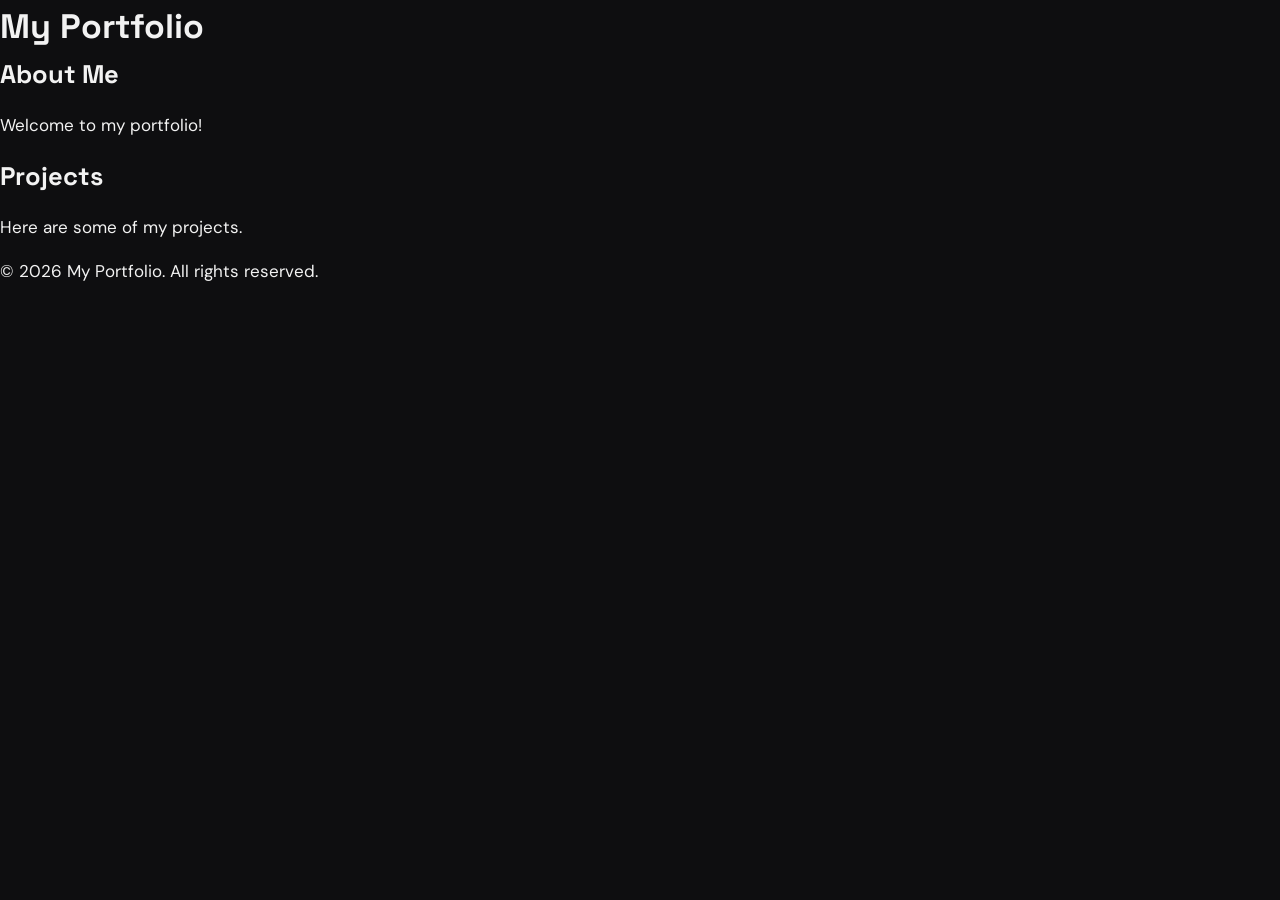
==== index.html @ 648bde34 "first commit" ====
<html>
  <head>
    <title>My Portfolio</title>
    <link rel='preconnect'
    href='https://fonts.googleapis.com'>
    <link rel='preconnect'
    href='https://fonts.gstatic.com' crossorigin>
    <link
    href='https://fonts.googleapis.com/css2?family=DM+Sans:wght@400;500&family=Space+Grotesk:wght@500;700&display=swap'
    rel='stylesheet'>
    <link rel="stylesheet" type="text/css" href="css/style.css">
  </head>
  <body>
    <header>
      <h1>My Portfolio</h1>
    </header>
    <main>
      <section id="about">
        <h2>About Me</h2>
        <p>Welcome to my portfolio!</p>
      </section>
      <section id="projects">
        <h2>Projects</h2>
        <p>Here are some of my projects.</p>
      </section>
    </main>
    <footer>
      <p>&copy; 2026 My Portfolio. All rights reserved.</p>
    </footer>
  </body>
</html>
---- css/style.css ----
/* css/style.css: inicio do arquivo */
:root {
  /* ...as cores de antes... */
  --fonte-titulo: 'Space Grotesk', sans-serif;  /* sans-serif é a fonte reserva */
  --fonte-texto: 'DM Sans', sans-serif;
  --margem: clamp(20px, 6vw, 96px);             /* margem lateral adaptável */
  --bg: #0E0E10;            /* fundo da página */
  --card: #17171A;          /* fundo dos cartões */
  --borda: #2A2A2E;         /* bordas suaves */
  --borda-forte: #3A3A40;   /* bordas de botões e etiquetas */
  --texto: #F2F2F2;         /* texto principal */
  --texto-2: #BDBDC2;       /* texto secundário */
  --texto-3: #8A8A90;       /* texto discreto */
  --destaque: #FF5A52;      /* vermelho de destaque */
  --botao: #D62828;         /* vermelho de botão e da faixa de contato */
}

/* Faz width e padding somarem dentro do tamanho do elemento (evita surpresas) */
*, *::before, *::after { box-sizing: border-box; }

html { scroll-behavior: smooth; }   /* rolagem suave ao clicar nas âncoras */

body {
  margin: 0;                         /* remove a margem padrão do navegador */
  background: var(--bg);
  color: var(--texto);
  font-family: var(--fonte-texto);
  font-size: 17px;
  line-height: 1.6;                  /* espaço entre linhas */
}

h1, h2, h3 { font-family: var(--fonte-titulo); margin: 0; }

a { color: inherit; text-decoration: none; }   /* link herda a cor do texto */
a:hover { color: var(--destaque); }

/* Contorno visível para quem navega pelo teclado (Tab) */
a:focus-visible, button:focus-visible {
  outline: 2px solid var(--destaque);
  outline-offset: 3px;
}

/* Seção padrão: espaçamento, linha de separação e título */
.secao {
  padding: clamp(48px, 7vw, 80px) var(--margem);
  border-top: 1px solid var(--borda);
}
.secao h2 { font-size: 32px; margin-bottom: 32px; }
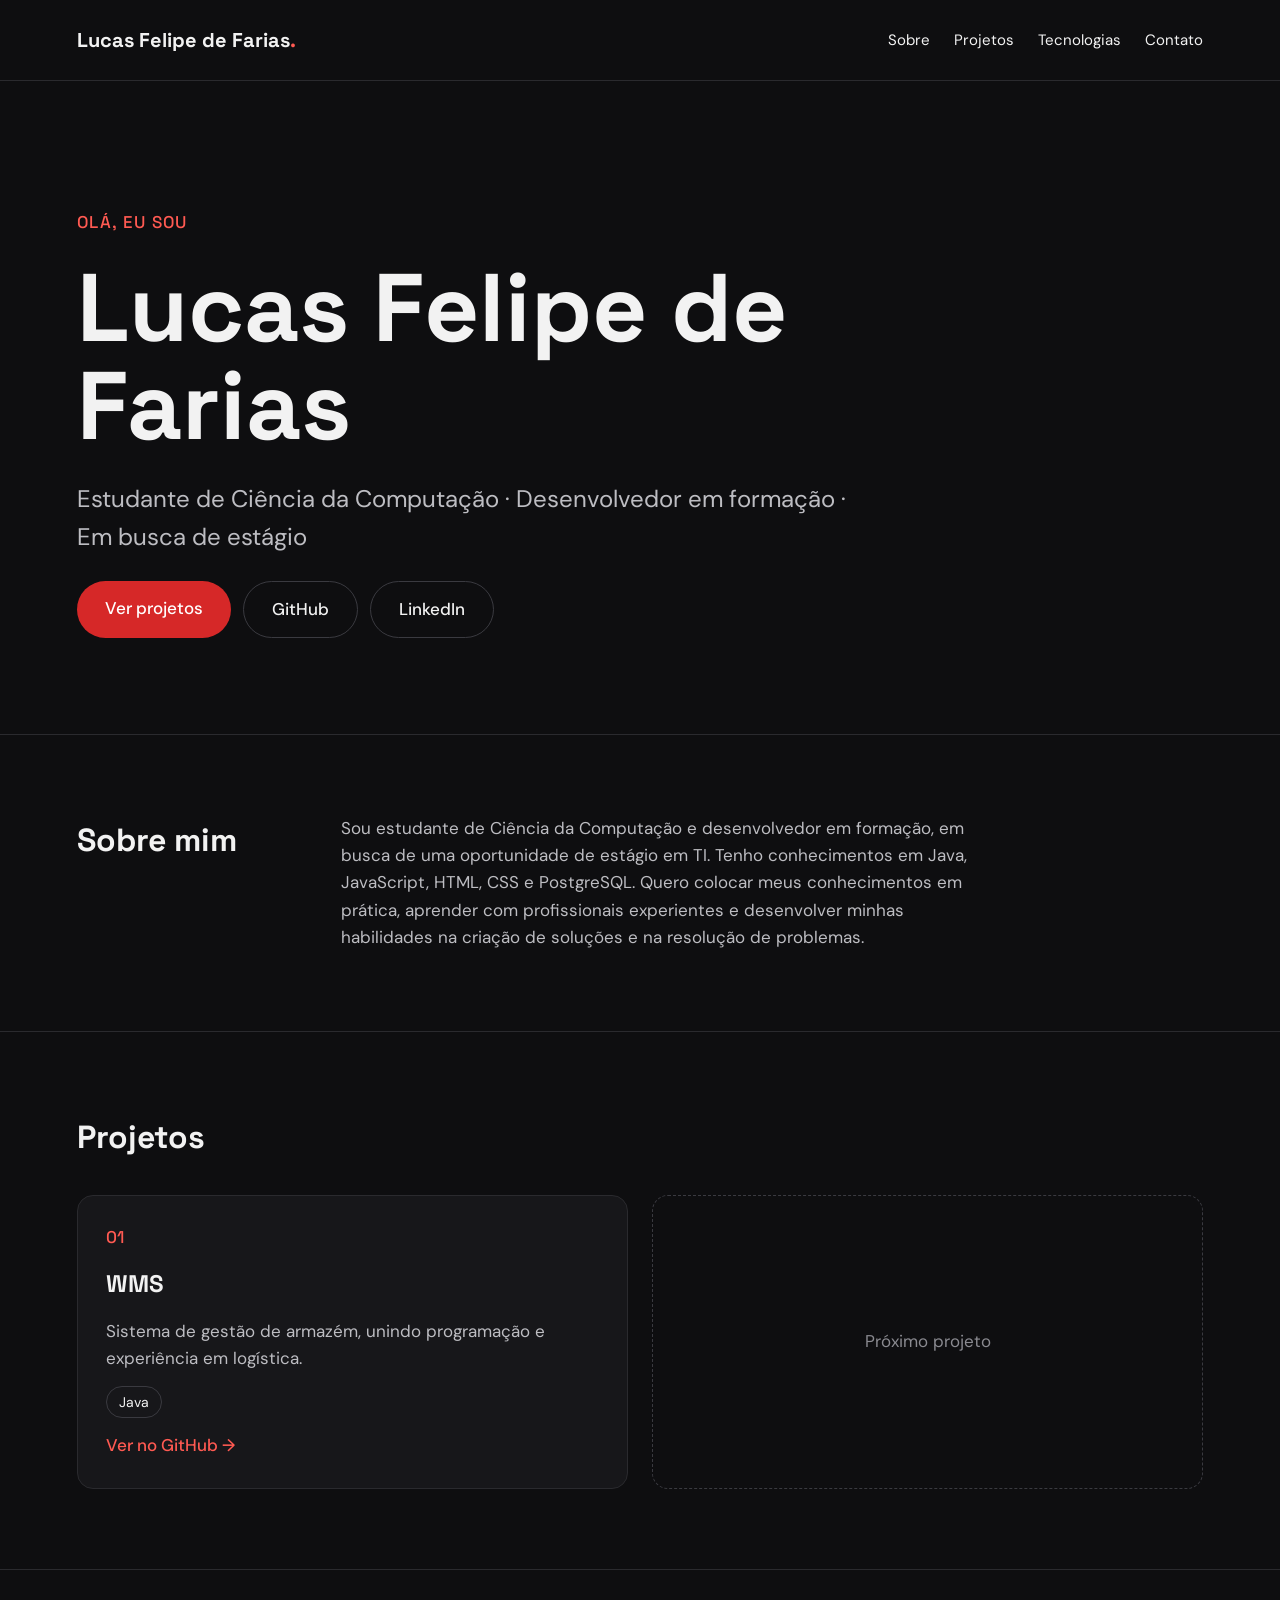
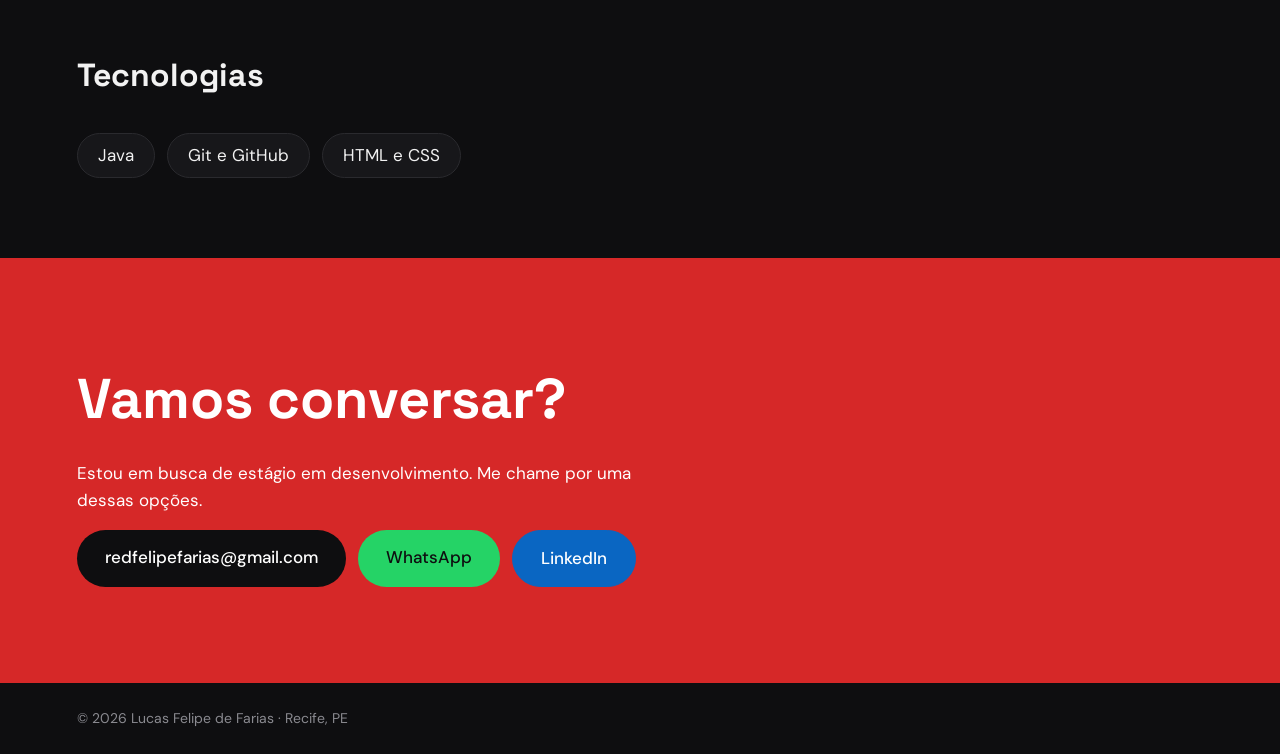
==== commit e3a64d6f: "primeira versão do portfólio" ====
--- a/index.html
+++ b/index.html
@@ -1,31 +1,99 @@
-<html>
-  <head>
-    <title>My Portfolio</title>
-    <link rel='preconnect'
-    href='https://fonts.googleapis.com'>
-    <link rel='preconnect'
-    href='https://fonts.gstatic.com' crossorigin>
-    <link
-    href='https://fonts.googleapis.com/css2?family=DM+Sans:wght@400;500&family=Space+Grotesk:wght@500;700&display=swap'
-    rel='stylesheet'>
-    <link rel="stylesheet" type="text/css" href="css/style.css">
-  </head>
-  <body>
-    <header>
-      <h1>My Portfolio</h1>
-    </header>
-    <main>
-      <section id="about">
-        <h2>About Me</h2>
-        <p>Welcome to my portfolio!</p>
-      </section>
-      <section id="projects">
-        <h2>Projects</h2>
-        <p>Here are some of my projects.</p>
-      </section>
-    </main>
-    <footer>
-      <p>&copy; 2026 My Portfolio. All rights reserved.</p>
-    </footer>
-  </body>
+<!DOCTYPE html>
+<html lang='pt-BR'>
+<head>
+  <meta charset='UTF-8'>
+  <meta name='viewport' content='width=device-width, initial-scale=1'>
+  <title>Lucas Felipe de Farias | Desenvolvedor em formação</title>
+  <meta name='description' content='Estudante de Ciência da Computação em busca de estágio em desenvolvimento. Veja meus projetos.'>
+
+  <meta property='og:type' content='website'>
+  <meta property='og:title' content='Lucas Felipe de Farias | Desenvolvedor em formação'>
+  <meta property='og:description' content='Veja meus projetos e entre em contato.'>
+
+  <link rel='icon' href='img/favicon.svg' type='image/svg+xml'>
+
+  <link rel='preconnect' href='https://fonts.googleapis.com'>
+  <link rel='preconnect' href='https://fonts.gstatic.com' crossorigin>
+  <link href='https://fonts.googleapis.com/css2?family=DM+Sans:wght@400;500&family=Space+Grotesk:wght@500;700&display=swap' rel='stylesheet'>
+
+  <link rel='stylesheet' href='css/style.css'>
+</head>
+<body>
+
+  <header class='topo'>
+    <a class='logo' href='#inicio'>Lucas Felipe de Farias<span>.</span></a>
+    <nav aria-label='Principal'>
+      <ul class='menu'>
+        <li><a href='#sobre'>Sobre</a></li>
+        <li><a href='#projetos'>Projetos</a></li>
+        <li><a href='#tecnologias'>Tecnologias</a></li>
+        <li><a href='#contato'>Contato</a></li>
+      </ul>
+    </nav>
+  </header>
+
+  <main>
+
+    <section class='hero' id='inicio'>
+      <p class='hero__saudacao'>Olá, eu sou</p>
+      <h1 class='hero__nome'>Lucas Felipe de Farias</h1>
+      <p class='hero__descricao'>Estudante de Ciência da Computação · Desenvolvedor em formação · Em busca de estágio</p>
+      <div class='botoes'>
+        <a class='botao botao--cheio' href='#projetos'>Ver projetos</a>
+        <a class='botao botao--contorno' href='https://github.com/redfelipefarias' target='_blank' rel='noopener noreferrer'>GitHub</a>
+        <a class='botao botao--contorno' href='https://www.linkedin.com/in/lucasfelipefarias' target='_blank' rel='noopener noreferrer'>LinkedIn</a>
+      </div>
+    </section>
+
+    <section class='secao sobre' id='sobre'>
+      <h2>Sobre mim</h2>
+      <p>Sou estudante de Ciência da Computação e desenvolvedor em formação, em busca de uma oportunidade de estágio em TI. Tenho conhecimentos em Java, JavaScript, HTML, CSS e PostgreSQL. Quero colocar meus conhecimentos em prática, aprender com profissionais experientes e desenvolver minhas habilidades na criação de soluções e na resolução de problemas.</p>
+    </section>
+
+    <section class='secao' id='projetos'>
+      <h2>Projetos</h2>
+      <div class='grade-projetos'>
+
+        <article class='cartao'>
+          <span class='cartao__numero'>01</span>
+          <h3>WMS</h3>
+          <p>Sistema de gestão de armazém, unindo programação e experiência em logística.</p>
+          <ul class='etiquetas'>
+            <li>Java</li>
+          </ul>
+          <a class='cartao__link' href='https://github.com/redfelipefarias/wms-red' target='_blank' rel='noopener noreferrer'>Ver no GitHub →</a>
+        </article>
+
+        <div class='cartao cartao--vazio'>Próximo projeto</div>
+
+      </div>
+    </section>
+
+    <section class='secao' id='tecnologias'>
+      <h2>Tecnologias</h2>
+      <ul class='etiquetas etiquetas--grandes'>
+        <li>Java</li>
+        <li>Git e GitHub</li>
+        <li>HTML e CSS</li>
+      </ul>
+    </section>
+
+    <section class='contato' id='contato'>
+      <h2>Vamos conversar?</h2>
+      <p>Estou em busca de estágio em desenvolvimento. Me chame por uma dessas opções.</p>
+      <div class='botoes'>
+        <a class='botao botao--escuro' href='mailto:redfelipefarias@gmail.com'>redfelipefarias@gmail.com</a>
+        <a class='botao botao--whatsapp' href='https://wa.me/5581986729312?text=Ol%C3%A1%2C%20vi%20seu%20portf%C3%B3lio.' target='_blank' rel='noopener noreferrer'>WhatsApp</a>
+        <a class='botao botao--linkedin' href='https://www.linkedin.com/in/lucasfelipefarias' target='_blank' rel='noopener noreferrer'>LinkedIn</a>
+      </div>
+    </section>
+
+  </main>
+
+  <footer class='rodape'>
+    © <span id='ano'>2026</span> Lucas Felipe de Farias · Recife, PE
+  </footer>
+
+  <script src='js/script.js'></script>
+</body>
 </html>
--- a/css/style.css
+++ b/css/style.css
@@ -1,48 +1,200 @@
-/* css/style.css: inicio do arquivo */
+/* ===== Variáveis ===== */
 :root {
-  /* ...as cores de antes... */
-  --fonte-titulo: 'Space Grotesk', sans-serif;  /* sans-serif é a fonte reserva */
+  --bg: #0E0E10;
+  --card: #17171A;
+  --borda: #2A2A2E;
+  --borda-forte: #3A3A40;
+  --texto: #F2F2F2;
+  --texto-2: #BDBDC2;
+  --texto-3: #8A8A90;
+  --destaque: #FF5A52;
+  --botao: #D62828;
+  --fonte-titulo: 'Space Grotesk', sans-serif;
   --fonte-texto: 'DM Sans', sans-serif;
-  --margem: clamp(20px, 6vw, 96px);             /* margem lateral adaptável */
-  --bg: #0E0E10;            /* fundo da página */
-  --card: #17171A;          /* fundo dos cartões */
-  --borda: #2A2A2E;         /* bordas suaves */
-  --borda-forte: #3A3A40;   /* bordas de botões e etiquetas */
-  --texto: #F2F2F2;         /* texto principal */
-  --texto-2: #BDBDC2;       /* texto secundário */
-  --texto-3: #8A8A90;       /* texto discreto */
-  --destaque: #FF5A52;      /* vermelho de destaque */
-  --botao: #D62828;         /* vermelho de botão e da faixa de contato */
-}
-
-/* Faz width e padding somarem dentro do tamanho do elemento (evita surpresas) */
+  --margem: clamp(20px, 6vw, 96px);
+}
+
+/* ===== Base ===== */
 *, *::before, *::after { box-sizing: border-box; }
-
-html { scroll-behavior: smooth; }   /* rolagem suave ao clicar nas âncoras */
+html { scroll-behavior: smooth; }
 
 body {
-  margin: 0;                         /* remove a margem padrão do navegador */
+  margin: 0;
   background: var(--bg);
   color: var(--texto);
   font-family: var(--fonte-texto);
   font-size: 17px;
-  line-height: 1.6;                  /* espaço entre linhas */
+  line-height: 1.6;
 }
 
 h1, h2, h3 { font-family: var(--fonte-titulo); margin: 0; }
 
-a { color: inherit; text-decoration: none; }   /* link herda a cor do texto */
+a { color: inherit; text-decoration: none; }
 a:hover { color: var(--destaque); }
-
-/* Contorno visível para quem navega pelo teclado (Tab) */
 a:focus-visible, button:focus-visible {
   outline: 2px solid var(--destaque);
   outline-offset: 3px;
 }
 
-/* Seção padrão: espaçamento, linha de separação e título */
 .secao {
   padding: clamp(48px, 7vw, 80px) var(--margem);
   border-top: 1px solid var(--borda);
 }
-.secao h2 { font-size: 32px; margin-bottom: 32px; }+.secao h2 { font-size: 32px; margin-bottom: 32px; }
+
+/* ===== Menu ===== */
+.topo {
+  display: flex;
+  flex-wrap: wrap;
+  justify-content: space-between;
+  align-items: center;
+  gap: 16px;
+  padding: 24px var(--margem);
+  border-bottom: 1px solid var(--borda);
+}
+.logo { font-family: var(--fonte-titulo); font-weight: 700; font-size: 20px; }
+.logo span { color: var(--destaque); }
+.menu {
+  display: flex;
+  flex-wrap: wrap;
+  gap: 24px;
+  list-style: none;
+  margin: 0;
+  padding: 0;
+  font-size: 15px;
+}
+.menu a.ativo { color: var(--destaque); }
+
+/* ===== Hero e botões ===== */
+.hero {
+  display: flex;
+  flex-direction: column;
+  gap: 24px;
+  max-width: 960px;
+  padding: clamp(56px, 10vw, 128px) var(--margem) clamp(56px, 8vw, 96px);
+}
+.hero__saudacao {
+  margin: 0;
+  color: var(--destaque);
+  font-family: var(--fonte-titulo);
+  font-weight: 500;
+  letter-spacing: 0.08em;
+  text-transform: uppercase;
+}
+.hero__nome { font-size: clamp(44px, 8vw, 96px); line-height: 1.02; }
+.hero__descricao {
+  margin: 0;
+  font-size: clamp(18px, 2.4vw, 24px);
+  color: var(--texto-2);
+}
+
+.botoes { display: flex; flex-wrap: wrap; gap: 12px; }
+.botao {
+  display: inline-block;
+  padding: 14px 28px;
+  border-radius: 999px;
+  font-weight: 500;
+}
+.botao--cheio { background: var(--botao); color: #fff; }
+.botao--cheio:hover { background: #B81F1F; color: #fff; }
+.botao--contorno { border: 1px solid var(--borda-forte); }
+.botao--contorno:hover { border-color: var(--destaque); }
+
+/* ===== Sobre ===== */
+.sobre { display: flex; flex-wrap: wrap; gap: 32px 64px; }
+.sobre h2 { min-width: 200px; margin-bottom: 0; }
+.sobre p {
+  flex: 1;
+  min-width: 260px;
+  max-width: 640px;
+  margin: 0;
+  color: var(--texto-2);
+}
+
+/* ===== Projetos ===== */
+.grade-projetos {
+  display: grid;
+  grid-template-columns: repeat(auto-fit, minmax(280px, 1fr));
+  gap: 24px;
+}
+.cartao {
+  display: flex;
+  flex-direction: column;
+  gap: 14px;
+  padding: 28px;
+  background: var(--card);
+  border: 1px solid var(--borda);
+  border-radius: 16px;
+}
+.cartao h3 { font-size: 24px; }
+.cartao p { margin: 0; color: var(--texto-2); }
+.cartao__numero { color: var(--destaque); font-family: var(--fonte-titulo); font-weight: 500; }
+.cartao__link { margin-top: auto; color: var(--destaque); font-weight: 500; }
+.cartao__link:hover { text-decoration: underline; }
+.cartao--vazio {
+  align-items: center;
+  justify-content: center;
+  min-height: 160px;
+  background: transparent;
+  border-style: dashed;
+  border-color: var(--borda-forte);
+  color: var(--texto-3);
+}
+
+/* ===== Etiquetas (projetos e tecnologias) ===== */
+.etiquetas {
+  display: flex;
+  flex-wrap: wrap;
+  gap: 8px;
+  list-style: none;
+  margin: 0;
+  padding: 0;
+}
+.etiquetas li {
+  padding: 4px 12px;
+  border: 1px solid var(--borda-forte);
+  border-radius: 999px;
+  font-size: 14px;
+}
+.etiquetas--grandes { gap: 12px; }
+.etiquetas--grandes li {
+  padding: 8px 20px;
+  background: var(--card);
+  border-color: var(--borda);
+  font-size: 17px;
+}
+
+/* ===== Contato ===== */
+.contato {
+  display: flex;
+  flex-direction: column;
+  gap: 16px;
+  padding: clamp(56px, 8vw, 96px) var(--margem);
+  background: var(--botao);
+  color: #fff;
+}
+.contato h2 { font-size: clamp(32px, 5vw, 56px); }
+.contato p { margin: 0; max-width: 560px; }
+.botao--escuro { background: var(--bg); color: #fff; }
+.botao--linkedin { background: #0A66C2; border: 1px solid #0A66C2; color: #fff; }
+.contato a.botao--linkedin:hover { background: #004182; border-color: #004182; color: #fff; opacity: 1; }
+.contato a:hover { color: #fff; opacity: 0.85; }
+
+/* ===== Rodapé ===== */
+.rodape {
+  padding: 24px var(--margem);
+  color: var(--texto-3);
+  font-size: 14px;
+}
+
+/* ===== Botão do WhatsApp (na faixa de contato) ===== */
+.botao--whatsapp { background: #25D366; color: #0E0E10; }
+.contato a.botao--whatsapp:hover { background: #1EBE5A; color: #0E0E10; opacity: 1; }
+
+/* ===== Celular (sempre por último) ===== */
+@media (max-width: 600px) {
+  .topo { justify-content: center; text-align: center; }
+  .menu { justify-content: center; }
+  .botoes .botao { width: 100%; text-align: center; }
+  .secao h2 { font-size: 28px; }
+}
